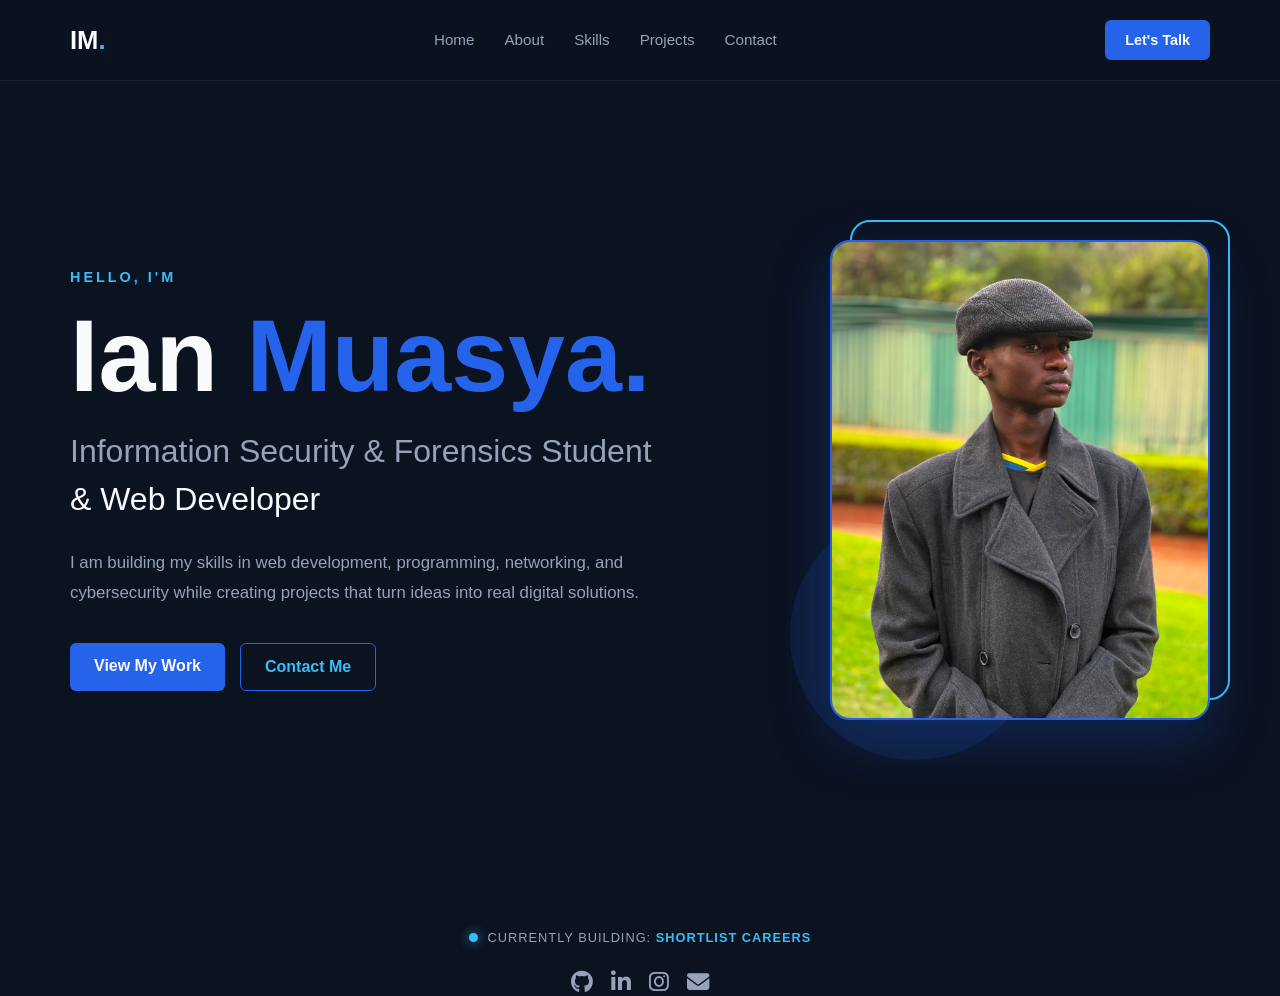
==== index.html @ 73775957 "Initial portfolio commit" ====
<!DOCTYPE html>
<html lang="en">
<head>
    <meta charset="UTF-8">
    <meta name="viewport" content="width=device-width, initial-scale=1.0">

    <title>Ian Muasya | Portfolio</title>
    <link rel="stylesheet"
      href="https://cdnjs.cloudflare.com/ajax/libs/font-awesome/6.7.2/css/all.min.css">

    <link rel="stylesheet" href="css/style.css">
</head>

<body>

    <!-- Navigation -->
    <header class="navbar">
        <nav class="nav-container">

            <a href="#home" class="logo">IM<span>.</span></a>

            <ul class="nav-links">
                <li><a href="index.html">Home</a></li>
                <li><a href="about.html">About</a></li>
                <li><a href="skills.html">Skills</a></li>
                <li><a href="projects.html">Projects</a></li>
                <li><a href="contact.html">Contact</a></li>
            </ul>

            <a href="contact.html" class="nav-button">Let's Talk</a>

        </nav>
    </header>


    <!-- Hero Section -->
    <main>

        <section id="home" class="hero">

            <div class="hero-content">

                <p class="hero-greeting">HELLO, I'M</p>

                <h1>
                    Ian <span>Muasya.</span>
                </h1>

                <h2>
                    Information Security & Forensics Student
                    <br>
                    <span>& Web Developer</span>
                </h2>

                <p class="hero-description">
                    I am building my skills in web development, programming,
                    networking, and cybersecurity while creating projects that
                    turn ideas into real digital solutions.
                </p>

                <div class="hero-buttons">
                    <a href="projects.html" class="btn primary-btn">View My Work</a>
                    <a href="contact.html" class="btn secondary-btn">Contact Me</a>
                </div>

            </div>

            <!----profile image-->
            <div class="hero-image">
                <div class="image-decoration decoration-one"></div>
                <div class="image-decoration decoration-two"></div>
                <div class="image-wrapper">
                    <img src="images/ian.jpeg" alt="Ian Muasya">
                </div>
            </div>

        </section>


        <!-- About -->
        <section id="about">
            <!-- Coming soon -->
        </section>


        <!-- Skills -->
        <section id="skills">
            <!-- Coming soon -->
        </section>


        <!-- Projects -->
        <section id="projects">
            <!-- Coming soon -->
        </section>


        <!-- Contact -->
        <section id="contact">
            <!-- Coming soon -->
        </section>

    </main>

    <!-- Currently Building -->
<div class="currently-building">
    <span class="status-dot"></span>
    <p>
        CURRENTLY BUILDING:
        <strong>SHORTLIST CAREERS</strong>
    </p>
</div>


<!-- Social Links -->
<div class="social-links">

    <a href="#" aria-label="GitHub">
        <i class="fa-brands fa-github"></i>
    </a>

    <a href="#" aria-label="LinkedIn">
        <i class="fa-brands fa-linkedin-in"></i>
    </a>

    <a href="#" aria-label="Instagram">
        <i class="fa-brands fa-instagram"></i>
    </a>

    <a href="mailto:your-email@example.com" aria-label="Email">
        <i class="fa-solid fa-envelope"></i>
    </a>

</div>


    <script src="js/script.js"></script>

</body>
</html>
---- css/style.css ----
/* =========================
   GLOBAL STYLES
========================= */

* {
    margin: 0;
    padding: 0;
    box-sizing: border-box;
}

html {
    scroll-behavior: smooth;
}

body {
    background-color: #0B1220;
    color: #F8FAFC;
    font-family: Arial, Helvetica, sans-serif;
}


/* =========================
   NAVBAR
========================= */

.navbar {
    width: 100%;
    position: fixed;
    top: 0;
    left: 0;
    z-index: 1000;

    background-color: rgba(11, 18, 32, 0.95);
    border-bottom: 1px solid rgba(148, 163, 184, 0.1);
}

.nav-container {
    max-width: 1200px;
    height: 80px;
    margin: auto;
    padding: 0 30px;

    display: flex;
    align-items: center;
    justify-content: space-between;
}


/* Logo */

.logo {
    color: #F8FAFC;
    text-decoration: none;
    font-size: 1.6rem;
    font-weight: bold;
}

.logo span {
    color: #38BDF8;
}


/* Navigation Links */

.nav-links {
    display: flex;
    list-style: none;
    gap: 30px;
}

.nav-links a {
    color: #94A3B8;
    text-decoration: none;
    font-size: 0.95rem;

    transition: color 0.3s ease;
}

.nav-links a:hover {
    color: #38BDF8;
}


/* Navbar Button */

.nav-button {
    background-color: #2563EB;
    color: #F8FAFC;

    padding: 12px 20px;
    border-radius: 6px;

    text-decoration: none;
    font-size: 0.9rem;
    font-weight: bold;

    transition: 0.3s ease;
}

.nav-button:hover {
    background-color: #38BDF8;
    color: #0B1220;
}


/* =========================
   HERO SECTION
========================= */

.hero {
    min-height: 100vh;
    max-width: 1200px;
    margin: auto;
    padding: 120px 30px 60px;

    display: flex;
    align-items: center;
    justify-content: space-between;
    gap: 60px;
}

.hero-content {
    max-width: 750px;
}

.hero-greeting {
    color: #38BDF8;
    font-size: 0.9rem;
    font-weight: bold;
    letter-spacing: 3px;
    margin-bottom: 20px;
}

.hero h1 {
    font-size: clamp(3.5rem, 8vw, 6.5rem);
    line-height: 1;
    margin-bottom: 20px;
}

.hero h1 span {
    color: #2563EB;
}

.hero h2 {
    color: #94A3B8;
    font-size: clamp(1.2rem, 3vw, 2rem);
    font-weight: normal;
    line-height: 1.5;
    margin-bottom: 25px;
}

.hero h2 span {
    color: #F8FAFC;
}

.hero-description {
    max-width: 650px;
    color: #94A3B8;
    font-size: 1.05rem;
    line-height: 1.8;
    margin-bottom: 35px;
}


/* Hero Buttons */

.hero-buttons {
    display: flex;
    gap: 15px;
}

.btn {
    padding: 14px 24px;
    border-radius: 6px;

    text-decoration: none;
    font-weight: bold;

    transition: 0.3s ease;
}

.primary-btn {
    background-color: #2563EB;
    color: #F8FAFC;
}

.primary-btn:hover {
    background-color: #38BDF8;
    color: #0B1220;
}

.secondary-btn {
    border: 1px solid #2563EB;
    color: #38BDF8;
}

.secondary-btn:hover {
    background-color: #2563EB;
    color: #F8FAFC;
}
/* =========================
   PROFILE IMAGE
========================= */

.hero-image {
    position: relative;
    display: flex;
    justify-content: center;
    align-items: center;

    min-width: 350px;
}

.image-wrapper {
    width: 380px;
    height: 480px;

    position: relative;
    z-index: 2;

    overflow: hidden;
    border-radius: 20px;

    border: 2px solid #2563EB;

    box-shadow: 0 20px 60px rgba(37, 99, 235, 0.25);
}

.image-wrapper img {
    width: 100%;
    height: 100%;

    object-fit: cover;
    display: block;
}


/* Decorative Blue Shapes */

.image-decoration {
    position: absolute;
    border-radius: 20px;
}

.decoration-one {
    width: 380px;
    height: 480px;

    border: 2px solid #38BDF8;

    top: -20px;
    right: -20px;

    z-index: 1;
}

.decoration-two {
    width: 250px;
    height: 250px;

    background-color: #2563EB;

    opacity: 0.12;

    bottom: -40px;
    left: -40px;

    border-radius: 50%;

    z-index: 0;
}

/* =========================
   CURRENTLY BUILDING
========================= */

.currently-building {
    display: flex;
    align-items: center;
    gap: 10px;

    margin-top: 30px;
}

.status-dot {
    width: 9px;
    height: 9px;

    background-color: #38BDF8;
    border-radius: 50%;

    box-shadow: 0 0 12px rgba(56, 189, 248, 0.8);

    animation: pulse 2s infinite;
}

.currently-building p {
    color: #94A3B8;
    font-size: 0.8rem;
    letter-spacing: 1px;
}

.currently-building strong {
    color: #38BDF8;
}


@keyframes pulse {

    0% {
        transform: scale(1);
        opacity: 1;
    }

    50% {
        transform: scale(1.4);
        opacity: 0.6;
    }

    100% {
        transform: scale(1);
        opacity: 1;
    }

}


/* =========================
   SOCIAL LINKS
========================= */

.social-links {
    display: flex;
    align-items: center;
    gap: 18px;

    margin-top: 25px;
}

.social-links a {
    color: #94A3B8;
    font-size: 1.4rem;

    transition: color 0.3s ease,
                transform 0.3s ease;
}

.social-links a:hover {
    color: #38BDF8;
    transform: translateY(-4px);
}


/* =========================
   MOBILE
========================= */

@media (max-width: 768px) {

    .nav-links {
        display: none;
    }

    .hero {
        padding-left: 25px;
        padding-right: 25px;
    }

    .hero-buttons {
        flex-direction: column;
        align-items: flex-start;
    }

}
@media (max-width: 768px) {

    .hero {
        flex-direction: column;
        text-align: center;
        padding-top: 140px;
    }

    .hero-content {
        display: flex;
        flex-direction: column;
        align-items: center;
    }

    .hero-image {
        min-width: auto;
        width: 100%;
    }

    .image-wrapper {
        width: 280px;
        height: 360px;
    }

    .decoration-one {
        width: 280px;
        height: 360px;
    }

}
.currently-building,
.social-links {
    justify-content: center;
}
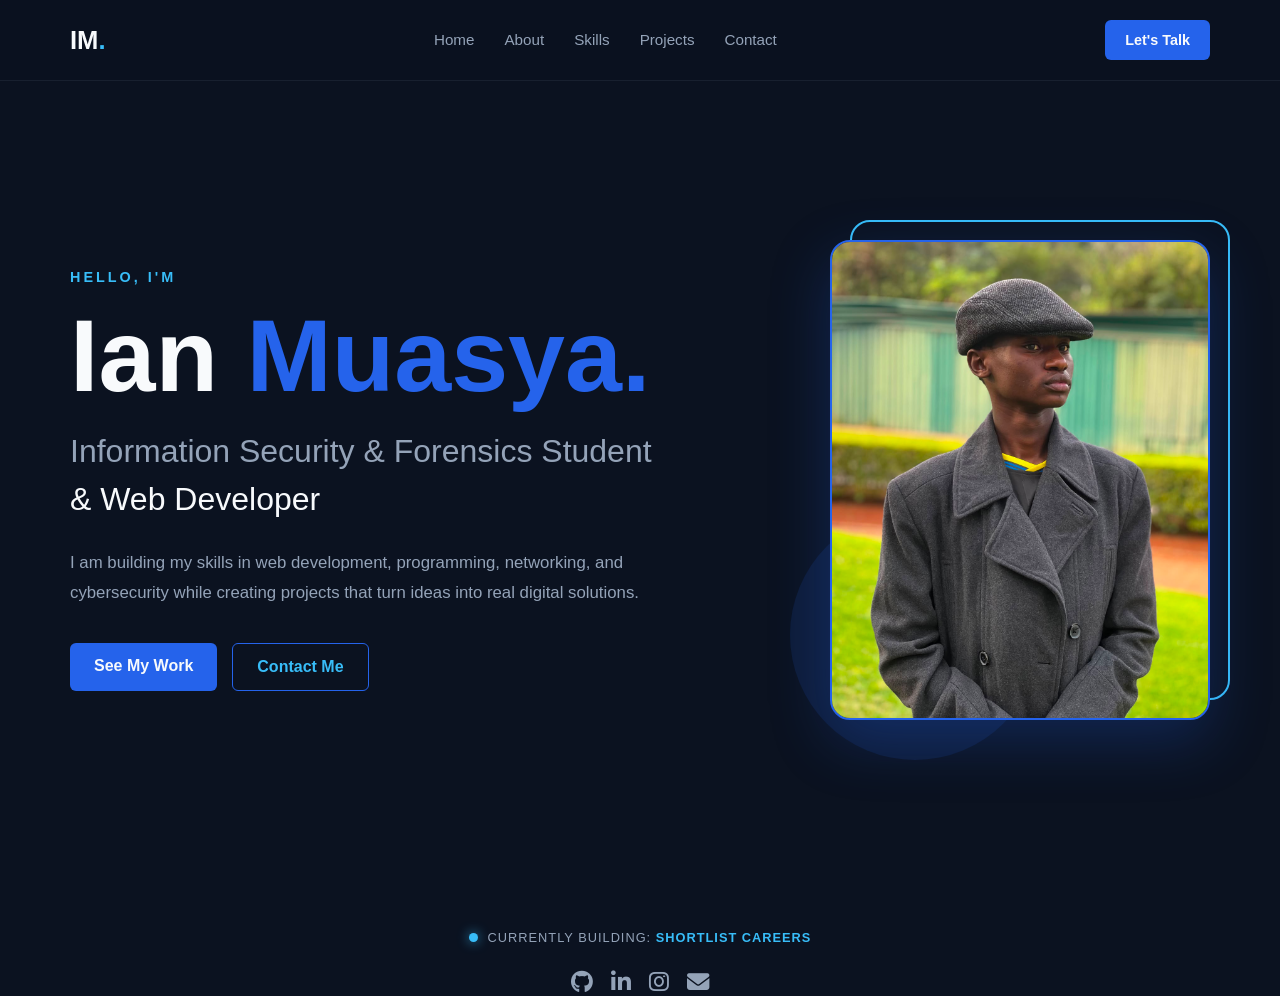
==== commit 65df32fc: "update hero button text" ====
--- a/index.html
+++ b/index.html
@@ -59,7 +59,7 @@
                 </p>
 
                 <div class="hero-buttons">
-                    <a href="projects.html" class="btn primary-btn">View My Work</a>
+                    <a href="projects.html" class="btn primary-btn">See My Work</a>
                     <a href="contact.html" class="btn secondary-btn">Contact Me</a>
                 </div>
 
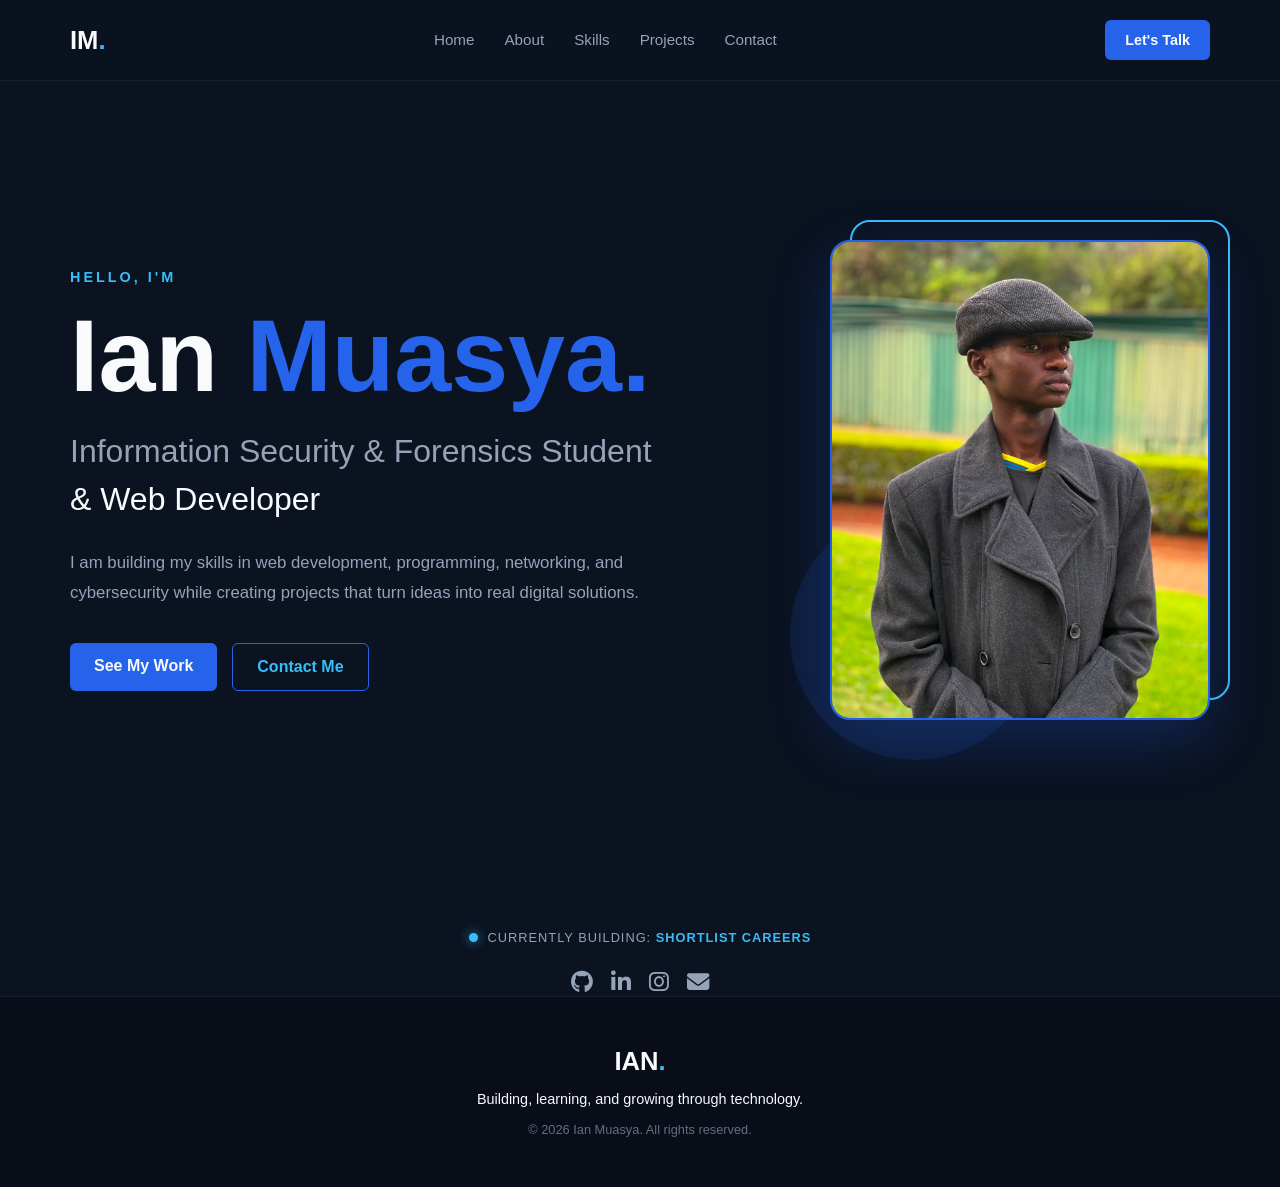
==== commit 9180316b: "added footer to the index page renamed index css" ====
--- a/index.html
+++ b/index.html
@@ -8,7 +8,7 @@
     <link rel="stylesheet"
       href="https://cdnjs.cloudflare.com/ajax/libs/font-awesome/6.7.2/css/all.min.css">
 
-    <link rel="stylesheet" href="css/style.css">
+    <link rel="stylesheet" href="css/index.css">
 </head>
 
 <body>
@@ -134,6 +134,27 @@
 </div>
 
 
+<!-- ================= FOOTER ================= -->
+<footer class="footer">
+
+    <div class="container footer-container">
+
+        <a href="index.html" class="logo">IAN<span>.</span></a>
+
+        <p>
+            Building, learning, and growing through technology.
+        </p>
+
+        <p class="copyright">
+            © 2026 Ian Muasya. All rights reserved.
+        </p>
+
+    </div>
+
+</footer>
+
+
+
     <script src="js/script.js"></script>
 
 </body>
--- a/css/index.css
+++ b/css/index.css
@@ -0,0 +1,436 @@
+/* =========================
+   GLOBAL STYLES
+========================= */
+
+* {
+    margin: 0;
+    padding: 0;
+    box-sizing: border-box;
+}
+
+html {
+    scroll-behavior: smooth;
+}
+
+body {
+    background-color: #0B1220;
+    color: #F8FAFC;
+    font-family: Arial, Helvetica, sans-serif;
+}
+
+
+/* =========================
+   NAVBAR
+========================= */
+
+.navbar {
+    width: 100%;
+    position: fixed;
+    top: 0;
+    left: 0;
+    z-index: 1000;
+
+    background-color: rgba(11, 18, 32, 0.95);
+    border-bottom: 1px solid rgba(148, 163, 184, 0.1);
+}
+
+.nav-container {
+    max-width: 1200px;
+    height: 80px;
+    margin: auto;
+    padding: 0 30px;
+
+    display: flex;
+    align-items: center;
+    justify-content: space-between;
+}
+
+
+/* Logo */
+
+.logo {
+    color: #F8FAFC;
+    text-decoration: none;
+    font-size: 1.6rem;
+    font-weight: bold;
+}
+
+.logo span {
+    color: #38BDF8;
+}
+
+
+/* Navigation Links */
+
+.nav-links {
+    display: flex;
+    list-style: none;
+    gap: 30px;
+}
+
+.nav-links a {
+    color: #94A3B8;
+    text-decoration: none;
+    font-size: 0.95rem;
+
+    transition: color 0.3s ease;
+}
+
+.nav-links a:hover {
+    color: #38BDF8;
+}
+
+
+/* Navbar Button */
+
+.nav-button {
+    background-color: #2563EB;
+    color: #F8FAFC;
+
+    padding: 12px 20px;
+    border-radius: 6px;
+
+    text-decoration: none;
+    font-size: 0.9rem;
+    font-weight: bold;
+
+    transition: 0.3s ease;
+}
+
+.nav-button:hover {
+    background-color: #38BDF8;
+    color: #0B1220;
+}
+
+
+/* =========================
+   HERO SECTION
+========================= */
+
+.hero {
+    min-height: 100vh;
+    max-width: 1200px;
+    margin: auto;
+    padding: 120px 30px 60px;
+
+    display: flex;
+    align-items: center;
+    justify-content: space-between;
+    gap: 60px;
+}
+
+.hero-content {
+    max-width: 750px;
+}
+
+.hero-greeting {
+    color: #38BDF8;
+    font-size: 0.9rem;
+    font-weight: bold;
+    letter-spacing: 3px;
+    margin-bottom: 20px;
+}
+
+.hero h1 {
+    font-size: clamp(3.5rem, 8vw, 6.5rem);
+    line-height: 1;
+    margin-bottom: 20px;
+}
+
+.hero h1 span {
+    color: #2563EB;
+}
+
+.hero h2 {
+    color: #94A3B8;
+    font-size: clamp(1.2rem, 3vw, 2rem);
+    font-weight: normal;
+    line-height: 1.5;
+    margin-bottom: 25px;
+}
+
+.hero h2 span {
+    color: #F8FAFC;
+}
+
+.hero-description {
+    max-width: 650px;
+    color: #94A3B8;
+    font-size: 1.05rem;
+    line-height: 1.8;
+    margin-bottom: 35px;
+}
+
+
+/* Hero Buttons */
+
+.hero-buttons {
+    display: flex;
+    gap: 15px;
+}
+
+.btn {
+    padding: 14px 24px;
+    border-radius: 6px;
+
+    text-decoration: none;
+    font-weight: bold;
+
+    transition: 0.3s ease;
+}
+
+.primary-btn {
+    background-color: #2563EB;
+    color: #F8FAFC;
+}
+
+.primary-btn:hover {
+    background-color: #38BDF8;
+    color: #0B1220;
+}
+
+.secondary-btn {
+    border: 1px solid #2563EB;
+    color: #38BDF8;
+}
+
+.secondary-btn:hover {
+    background-color: #2563EB;
+    color: #F8FAFC;
+}
+/* =========================
+   PROFILE IMAGE
+========================= */
+
+.hero-image {
+    position: relative;
+    display: flex;
+    justify-content: center;
+    align-items: center;
+
+    min-width: 350px;
+}
+
+.image-wrapper {
+    width: 380px;
+    height: 480px;
+
+    position: relative;
+    z-index: 2;
+
+    overflow: hidden;
+    border-radius: 20px;
+
+    border: 2px solid #2563EB;
+
+    box-shadow: 0 20px 60px rgba(37, 99, 235, 0.25);
+}
+
+.image-wrapper img {
+    width: 100%;
+    height: 100%;
+
+    object-fit: cover;
+    display: block;
+}
+
+
+/* Decorative Blue Shapes */
+
+.image-decoration {
+    position: absolute;
+    border-radius: 20px;
+}
+
+.decoration-one {
+    width: 380px;
+    height: 480px;
+
+    border: 2px solid #38BDF8;
+
+    top: -20px;
+    right: -20px;
+
+    z-index: 1;
+}
+
+.decoration-two {
+    width: 250px;
+    height: 250px;
+
+    background-color: #2563EB;
+
+    opacity: 0.12;
+
+    bottom: -40px;
+    left: -40px;
+
+    border-radius: 50%;
+
+    z-index: 0;
+}
+
+/* =========================
+   CURRENTLY BUILDING
+========================= */
+
+.currently-building {
+    display: flex;
+    align-items: center;
+    gap: 10px;
+
+    margin-top: 30px;
+}
+
+.status-dot {
+    width: 9px;
+    height: 9px;
+
+    background-color: #38BDF8;
+    border-radius: 50%;
+
+    box-shadow: 0 0 12px rgba(56, 189, 248, 0.8);
+
+    animation: pulse 2s infinite;
+}
+
+.currently-building p {
+    color: #94A3B8;
+    font-size: 0.8rem;
+    letter-spacing: 1px;
+}
+
+.currently-building strong {
+    color: #38BDF8;
+}
+
+
+@keyframes pulse {
+
+    0% {
+        transform: scale(1);
+        opacity: 1;
+    }
+
+    50% {
+        transform: scale(1.4);
+        opacity: 0.6;
+    }
+
+    100% {
+        transform: scale(1);
+        opacity: 1;
+    }
+
+}
+
+
+/* =========================
+   SOCIAL LINKS
+========================= */
+
+.social-links {
+    display: flex;
+    align-items: center;
+    gap: 18px;
+
+    margin-top: 25px;
+}
+
+.social-links a {
+    color: #94A3B8;
+    font-size: 1.4rem;
+
+    transition: color 0.3s ease,
+                transform 0.3s ease;
+}
+
+.social-links a:hover {
+    color: #38BDF8;
+    transform: translateY(-4px);
+}
+
+
+/* ================= FOOTER ================= */
+
+.footer {
+    padding: 50px 0;
+    background: #080D18;
+    border-top: 1px solid rgba(148, 163, 184, 0.1);
+}
+
+.footer-container {
+    display: flex;
+    flex-direction: column;
+    align-items: center;
+    text-align: center;
+    gap: 15px;
+}
+
+.footer p {
+    color: var(--slate);
+    font-size: 0.9rem;
+}
+
+.footer .copyright {
+    color: rgba(148, 163, 184, 0.65);
+    font-size: 0.8rem;
+}
+
+
+
+/* =========================
+   MOBILE
+========================= */
+
+@media (max-width: 768px) {
+
+    .nav-links {
+        display: none;
+    }
+
+    .hero {
+        padding-left: 25px;
+        padding-right: 25px;
+    }
+
+    .hero-buttons {
+        flex-direction: column;
+        align-items: flex-start;
+    }
+
+}
+@media (max-width: 768px) {
+
+    .hero {
+        flex-direction: column;
+        text-align: center;
+        padding-top: 140px;
+    }
+
+    .hero-content {
+        display: flex;
+        flex-direction: column;
+        align-items: center;
+    }
+
+    .hero-image {
+        min-width: auto;
+        width: 100%;
+    }
+
+    .image-wrapper {
+        width: 280px;
+        height: 360px;
+    }
+
+    .decoration-one {
+        width: 280px;
+        height: 360px;
+    }
+
+}
+.currently-building,
+.social-links {
+    justify-content: center;
+}
